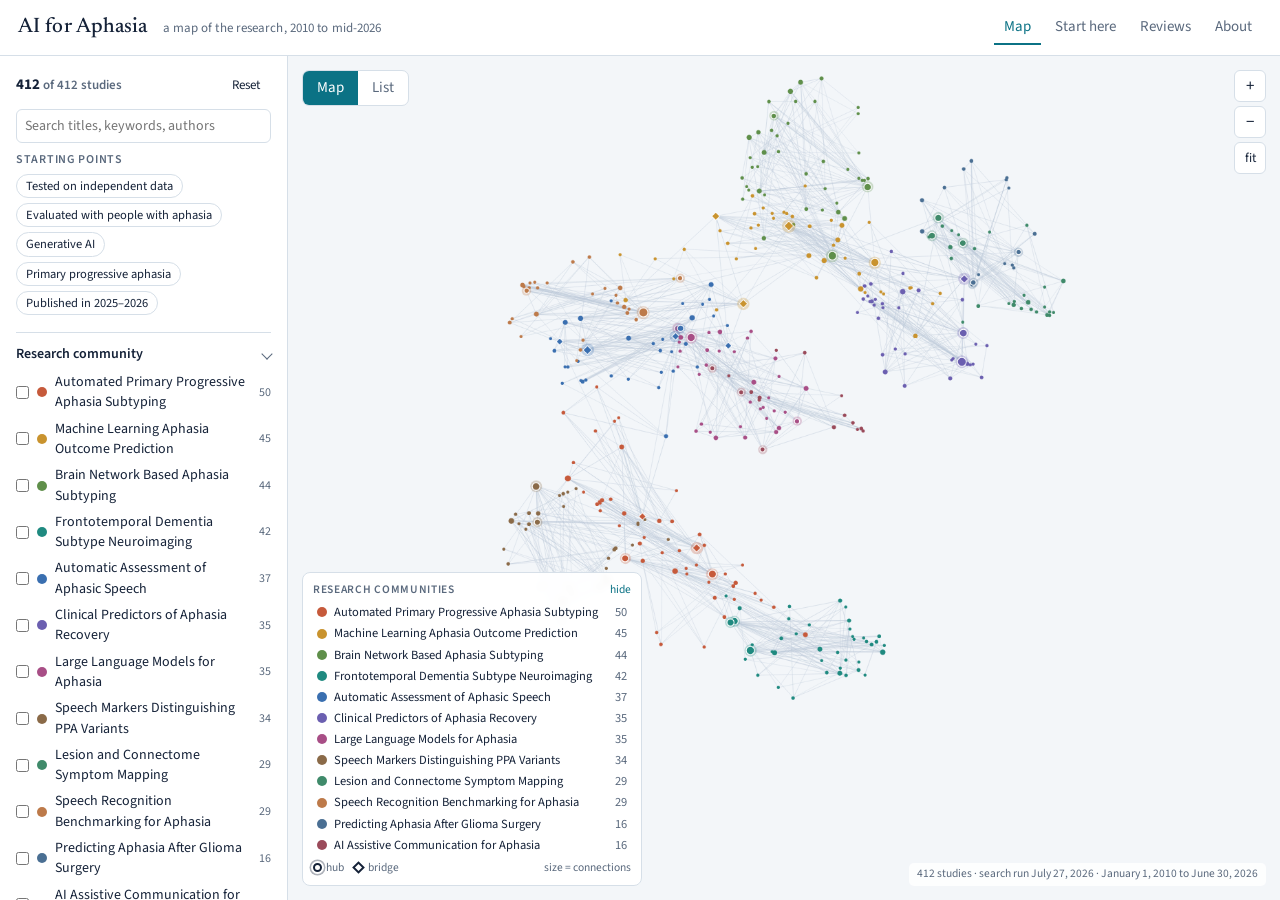
==== aphasia-map/index.html @ 6a40fe9e "update" ====
<!doctype html>
<html lang="en">
<head>
<meta charset="utf-8">
<meta name="viewport" content="width=device-width, initial-scale=1">
<title>AI for Aphasia: A Map of the Research</title>
<meta name="description" content="An interactive map of 412 peer-reviewed studies (2010 to June 2026) that applied artificial intelligence, machine learning, or natural language processing to aphasia, organized into twelve research communities.">
<link rel="preconnect" href="https://fonts.googleapis.com">
<link rel="preconnect" href="https://fonts.gstatic.com" crossorigin>
<link href="https://fonts.googleapis.com/css2?family=Newsreader:opsz,wght@6..72,400;6..72,500;6..72,600&family=Source+Sans+3:wght@400;600&display=swap" rel="stylesheet">
<style>
:root{
  --ground:#f3f6f9; --panel:#ffffff; --ink:#152238; --muted:#5a697d; --line:#d6dfe8;
  --accent:#0b7285; --accent-deep:#07566a; --accent-soft:#e3f0f3;
  --serif:'Newsreader',Georgia,'Times New Roman',serif;
  --sans:'Source Sans 3','Segoe UI',Helvetica,Arial,sans-serif;
  --rail:288px; --card:380px; --header:56px;
}
*{box-sizing:border-box}
html,body{margin:0;height:100%}
body{font:15px/1.45 var(--sans);color:var(--ink);background:var(--ground);overflow:hidden}
a{color:var(--accent);text-decoration:none}
a:hover{text-decoration:underline}
button{font:inherit;color:inherit;cursor:pointer;background:none;border:1px solid var(--line);border-radius:6px;padding:5px 10px}
button:hover{background:var(--accent-soft);border-color:var(--accent)}
button.primary{background:var(--accent);color:#fff;border-color:var(--accent)}
button.primary:hover{background:var(--accent-deep)}
button.ghost{border-color:transparent}
button.ghost:hover{border-color:var(--line);background:#fff}
input[type=text],input[type=search],input[type=number],select{font:inherit;color:var(--ink);border:1px solid var(--line);border-radius:6px;padding:6px 8px;background:#fff;width:100%}
input:focus,select:focus,button:focus-visible{outline:2px solid var(--accent);outline-offset:1px}
.sr{position:absolute;left:-9999px}

/* ---------- header ---------- */
header{height:var(--header);display:flex;align-items:center;gap:18px;padding:0 18px;background:var(--panel);border-bottom:1px solid var(--line);position:relative;z-index:30}
header h1{font:500 21px/1 var(--serif);margin:0;letter-spacing:.1px;white-space:nowrap}
header h1 small{font:400 13px var(--sans);color:var(--muted);margin-left:10px}
nav{display:flex;gap:4px;margin-left:auto}
nav button{border:none;border-bottom:2px solid transparent;border-radius:0;padding:6px 10px;color:var(--muted);white-space:nowrap}
nav button:hover{background:none;color:var(--ink)}
nav button.on{color:var(--accent);border-bottom-color:var(--accent)}
#menuBtn{display:none}

/* ---------- layout ---------- */
#app{display:grid;grid-template-columns:var(--rail) 1fr;height:calc(100% - var(--header));position:relative}
#rail{background:var(--panel);border-right:1px solid var(--line);overflow-y:auto;padding:14px 16px 24px;font-size:14px}
#stage{position:relative;overflow:hidden}
#cy{position:absolute;inset:0}
#cy canvas{outline:none}

/* ---------- rail ---------- */
.rail-top{display:flex;justify-content:space-between;align-items:baseline;margin-bottom:8px}
.count{font:600 13px var(--sans);color:var(--muted)}
.count b{color:var(--ink);font-size:15px}
fieldset{border:none;margin:0 0 6px;padding:0}
details{border-top:1px solid var(--line);padding:6px 0}
details:last-of-type{border-bottom:1px solid var(--line)}
summary{cursor:pointer;font-weight:600;padding:5px 0;list-style:none;display:flex;align-items:center;color:var(--ink)}
summary::-webkit-details-marker{display:none}
summary::after{content:'';width:7px;height:7px;border-right:1.5px solid var(--muted);border-bottom:1.5px solid var(--muted);transform:rotate(-45deg);margin-left:auto;transition:transform .2s}
details[open] summary::after{transform:rotate(45deg)}
summary .n{margin-left:6px;font-weight:400;color:var(--accent);font-size:12px}
label.opt{display:flex;align-items:center;gap:8px;padding:3px 0;cursor:pointer;color:var(--ink)}
label.opt input{margin:0;accent-color:var(--accent)}
label.opt .c{color:var(--muted);margin-left:auto;font-size:12px;font-variant-numeric:tabular-nums}
.sw{width:10px;height:10px;border-radius:50%;flex:none}
.yr{display:flex;gap:6px;align-items:center;padding:4px 0}
.yr input{width:78px}
.rail-actions{display:flex;gap:6px;margin-top:12px;flex-wrap:wrap}
.hint{color:var(--muted);font-size:12.5px;margin:8px 0 0}
.starts{margin:8px 0 12px}
.starts h3{font:600 12px var(--sans);color:var(--muted);text-transform:uppercase;letter-spacing:.06em;margin:0 0 6px}
.chip{display:inline-block;border:1px solid var(--line);border-radius:14px;padding:2px 9px;font-size:12.5px;margin:0 4px 5px 0;background:#fff;cursor:pointer;color:var(--ink)}
.chip:hover{border-color:var(--accent);color:var(--accent);background:var(--accent-soft)}

/* ---------- stage overlays ---------- */
.legend{position:absolute;left:14px;bottom:14px;background:rgba(255,255,255,.94);border:1px solid var(--line);border-radius:8px;padding:8px 10px;font-size:12.5px;z-index:5;backdrop-filter:blur(3px)}
.legend h3{cursor:pointer}
.legend h3::after{content:'hide';float:right;margin-left:14px;font-weight:400;text-transform:none;letter-spacing:0;color:var(--accent)}
.legend.min h3::after{content:'show'}
.legend.min .rows,.legend.min .foot{display:none}
.legend h3{font:600 11.5px var(--sans);text-transform:uppercase;letter-spacing:.06em;color:var(--muted);margin:0 0 4px}
.legend .row{display:flex;align-items:center;gap:7px;padding:1.5px 4px;border-radius:4px;cursor:pointer;white-space:nowrap}
.legend .row:hover{background:var(--accent-soft)}
.legend .row.off{opacity:.38}
.legend .row span:nth-child(2){flex:1}
.legend .row .n{color:var(--muted);padding-left:10px;font-variant-numeric:tabular-nums}
.legend .foot{margin-top:5px;color:var(--muted);font-size:11.5px;display:flex;gap:10px;align-items:center}
.legend .foot .hub{width:9px;height:9px;border-radius:50%;background:#fff;border:2px solid var(--ink);box-shadow:0 0 0 2px #fff,0 0 0 3.5px rgba(21,34,56,.35);display:inline-block;margin-right:4px;vertical-align:-1px}
.legend .foot .brg{width:9px;height:9px;transform:rotate(45deg);background:#fff;border:2px solid var(--ink);display:inline-block;margin-right:5px;vertical-align:-1px}
.zoom{position:absolute;right:14px;top:14px;display:flex;flex-direction:column;gap:4px;z-index:5}
.zoom button{width:32px;height:32px;padding:0;background:#fff;font-size:17px;line-height:1}
.viewtoggle{position:absolute;left:14px;top:14px;z-index:5;display:flex;background:#fff;border:1px solid var(--line);border-radius:7px;overflow:hidden}
.viewtoggle button{border:none;border-radius:0;padding:6px 14px;color:var(--muted)}
.viewtoggle button.on{background:var(--accent);color:#fff}
.viewtoggle button:hover:not(.on){background:var(--accent-soft)}
#tip{position:absolute;pointer-events:none;background:var(--ink);color:#fff;font-size:12.5px;padding:6px 9px;border-radius:6px;max-width:300px;z-index:20;display:none;line-height:1.35;box-shadow:0 4px 14px rgba(21,34,56,.25)}
#tip .m{color:#b9c6d6;display:block;font-size:11.5px;margin-top:2px}
.snap{position:absolute;right:14px;bottom:14px;z-index:5;font-size:11.5px;color:var(--muted);background:rgba(255,255,255,.85);padding:3px 8px;border-radius:5px}

/* ---------- study card ---------- */
#card{position:absolute;top:14px;right:14px;bottom:14px;width:var(--card);background:var(--panel);border:1px solid var(--line);border-radius:10px;box-shadow:0 10px 30px rgba(21,34,56,.12);z-index:10;display:flex;flex-direction:column;transform:translateX(24px);opacity:0;pointer-events:none;transition:transform .25s ease,opacity .25s ease}
#card.open{transform:none;opacity:1;pointer-events:auto}
#card .head{display:flex;align-items:flex-start;gap:8px;padding:12px 14px 6px}
#card .head .comm{font-size:12px;color:var(--muted);display:flex;align-items:center;gap:6px}
#card .close{margin-left:auto;width:28px;height:28px;padding:0;border:none;font-size:20px;line-height:1;color:var(--muted)}
#card .body{padding:0 14px 14px;overflow-y:auto;flex:1}
#card h2{font:500 19px/1.28 var(--serif);margin:4px 0 6px}
#card .meta{color:var(--muted);font-size:13.5px;margin:0 0 4px}
#card .badges{margin:8px 0}
.badge{display:inline-block;font-size:11.5px;font-weight:600;letter-spacing:.03em;text-transform:uppercase;border-radius:4px;padding:2px 7px;margin-right:6px;background:var(--accent-soft);color:var(--accent-deep)}
.badge.warn{background:#fdf1e3;color:#8a5a12}
#card .sum{font-size:14.5px;line-height:1.5;margin:8px 0 2px}
#card .caveat{color:var(--muted);font-size:12px;margin:0 0 10px}
#card h4{font:600 12px var(--sans);color:var(--muted);text-transform:uppercase;letter-spacing:.06em;margin:14px 0 6px}
#card dl{display:grid;grid-template-columns:auto 1fr;gap:3px 12px;margin:0;font-size:13.5px}
#card dt{color:var(--muted)}
#card dd{margin:0}
#card .kw .chip{cursor:pointer}
#card ul.nb{list-style:none;margin:0;padding:0;font-size:13.5px}
#card ul.nb li{padding:4px 0;border-top:1px solid var(--line);cursor:pointer;display:flex;gap:8px;align-items:flex-start}
#card ul.nb li:hover{color:var(--accent)}
#card ul.nb li .sw{margin-top:6px}
#card .actions{display:flex;gap:6px;flex-wrap:wrap;margin-top:12px}
#card .actions button{font-size:13px}

/* ---------- list view ---------- */
#list{position:absolute;inset:0;background:var(--ground);overflow:auto;padding:60px 18px 18px;display:none;z-index:12}
#list.show{display:block}
#list table{width:100%;border-collapse:collapse;background:#fff;border:1px solid var(--line);border-radius:8px;font-size:13.5px}
#list th,#list td{padding:7px 10px;text-align:left;vertical-align:top;border-bottom:1px solid var(--line)}
#list th{font-weight:600;color:var(--muted);cursor:pointer;user-select:none;white-space:nowrap;position:sticky;top:0;background:#fff;z-index:1}
#list th.on{color:var(--accent)}
#list tr{cursor:pointer}
#list tbody tr:hover{background:var(--accent-soft)}
#list tr.sel{background:#e9f3f5}
#list td.t{font-family:var(--serif);font-size:15px}
#list .sw{display:inline-block;margin-right:6px;vertical-align:-1px}
#list .mini{font-size:11px;font-weight:600;color:var(--accent-deep);background:var(--accent-soft);padding:1px 5px;border-radius:3px;margin-left:6px;vertical-align:1px}

/* ---------- pages (Start here / About) ---------- */
.page{position:absolute;inset:0;background:var(--ground);overflow:auto;display:none;z-index:13}
.page.show{display:block}
.page .inner{max-width:860px;margin:0 auto;padding:28px 22px 60px}
.page h2{font:500 28px/1.2 var(--serif);margin:0 0 6px}
.page h3{font:500 20px/1.3 var(--serif);margin:26px 0 8px}
.page p,.page li{font-size:15.5px;line-height:1.55;max-width:70ch}
.page .lead{color:var(--muted);font-size:16px;margin:0 0 18px}
.cgrid{display:grid;grid-template-columns:repeat(auto-fill,minmax(260px,1fr));gap:12px;margin:14px 0}
.ccard{background:#fff;border:1px solid var(--line);border-radius:10px;padding:12px 14px;border-top:4px solid var(--c)}
.ccard h4{font:500 17px/1.25 var(--serif);margin:0 0 2px}
.ccard .n{color:var(--muted);font-size:12.5px;margin-bottom:6px}
.ccard .ph{color:var(--muted);font-size:12.5px;margin:0 0 8px;line-height:1.4}
.ccard ol{margin:0;padding-left:18px;font-size:13.5px}
.ccard ol li{margin:3px 0;cursor:pointer}
.ccard ol li:hover{color:var(--accent)}
.ccard .go{font-size:12.5px;margin-top:8px;display:inline-block}
.brg-list{list-style:none;padding:0;margin:0}
.brg-list li{background:#fff;border:1px solid var(--line);border-radius:8px;padding:10px 12px;margin:6px 0;cursor:pointer;font-size:14px;max-width:none}
.brg-list li:hover{border-color:var(--accent)}
.brg-list .t{font-family:var(--serif);font-size:16px}
.brg-list .m{color:var(--muted);font-size:13px;margin-top:2px}
.rev{cursor:default}
.rev .s{font-size:14px;margin-top:6px;line-height:1.45}
.rev .cv{color:var(--muted);font-size:12px;margin-top:2px}
.rev .m a{margin-left:4px}
dl.gloss{font-size:15px;max-width:70ch}
dl.gloss dt{font-weight:600;margin-top:10px}
dl.gloss dd{margin:2px 0 0}

/* ---------- toast ---------- */
#toast{position:absolute;left:50%;bottom:24px;transform:translateX(-50%);background:var(--ink);color:#fff;padding:7px 14px;border-radius:6px;font-size:13px;opacity:0;transition:opacity .2s;pointer-events:none;z-index:40}
#toast.show{opacity:1}

/* ---------- responsive ---------- */
@media (max-width:900px){
  :root{--card:auto}
  #menuBtn{display:inline-block}
  #app{grid-template-columns:1fr}
  #rail{position:absolute;top:0;left:0;bottom:0;width:min(86vw,320px);z-index:25;transform:translateX(-100%);transition:transform .25s;box-shadow:0 0 30px rgba(0,0,0,.15)}
  #rail.open{transform:none}
  #card{left:8px;right:8px;top:auto;bottom:8px;max-height:62%;transform:translateY(20px)}
  .legend{max-width:calc(100vw - 28px);font-size:12px}
    header h1 small{display:none}
  nav button{padding:6px 7px;font-size:13.5px}
  #list{padding-top:58px}
}
</style>
</head>
<body>
<header>
  <button id="menuBtn" class="ghost" aria-label="Filters">&#9776;</button>
  <h1>AI for Aphasia <small>a map of the research, 2010 to mid-2026</small></h1>
  <nav aria-label="Sections">
    <button data-page="map" class="on">Map</button>
    <button data-page="start">Start here</button>
    <button data-page="reviews">Reviews</button>
    <button data-page="about">About</button>
  </nav>
</header>

<div id="app">
  <aside id="rail" aria-label="Search and filters">
    <div class="rail-top"><span class="count"><b id="nShown">412</b> of 412 studies</span><button class="ghost" id="resetBtn" style="font-size:13px">Reset</button></div>
    <input type="search" id="q" placeholder="Search titles, keywords, authors" aria-label="Search" autocomplete="off">
    <div class="starts">
      <h3>Starting points</h3>
      <div id="starts"></div>
    </div>
    <div id="filters"></div>
    <div class="rail-actions">
      <button id="csvBtn" title="Download the studies now shown as a CSV file">Download CSV</button>
      <button id="bibBtn" title="Download the studies now shown as BibTeX">BibTeX</button>
    </div>
    <p class="hint">Filters and the selected study are kept in the page address, so you can share a link to what you are looking at.</p>
  </aside>

  <main id="stage">
    <div id="cy" role="img" aria-label="Network map of 412 studies"></div>
    <div class="viewtoggle" role="tablist"><button id="vMap" class="on" role="tab">Map</button><button id="vList" role="tab">List</button></div>
    <div class="zoom"><button id="zIn" title="Zoom in">+</button><button id="zOut" title="Zoom out">&minus;</button><button id="zFit" title="Fit to screen" style="font-size:13px">fit</button></div>
    <div class="legend" id="legend"><h3>Research communities</h3><div class="rows"></div>
      <div class="foot"><span><span class="hub"></span>hub</span><span><span class="brg"></span>bridge</span><span style="margin-left:auto">size = connections</span></div></div>
    <div class="snap" id="snap"></div>
    <div id="tip"></div>

    <section id="card" aria-live="polite">
      <div class="head"><span class="comm" id="cComm"></span><button class="close" id="cClose" aria-label="Close">&times;</button></div>
      <div class="body" id="cBody"></div>
    </section>

    <section id="list" aria-label="Study list">
      <table><thead><tr>
        <th data-k="title">Title</th><th data-k="authors">Authors</th><th data-k="year">Year</th><th data-k="venue">Venue</th><th data-k="community">Community</th>
      </tr></thead><tbody id="listBody"></tbody></table>
    </section>

    <section class="page" id="pStart"><div class="inner">
      <h2>Start here</h2>
      <p class="lead">Twelve research communities, each with its three most connected studies (hubs), and the ten studies that link communities most strongly (bridges). A hub is a natural first read for a community; a bridge shows where two lines of work already meet.</p>
      <div class="cgrid" id="commGrid"></div>
      <h3>Bridges between communities</h3>
      <ul class="brg-list" id="bridgeList"></ul>
    </div></section>

    <section class="page" id="pReviews"><div class="inner">
      <h2>Reviews and position papers</h2>
      <p class="lead" id="revLead"></p>
      <p>These articles met the topic criteria but are reviews, syntheses, or position papers rather than original studies, so they are not points on the map. They are listed here as background reading, newest first.</p>
      <ul class="brg-list" id="revList"></ul>
    </div></section>
    <section class="page" id="pAbout"><div class="inner">
      <h2>About this map</h2>
      <p class="lead">A companion to a scoping review of artificial intelligence in aphasia research.</p>
      <p>This map shows <b>412 peer-reviewed studies</b>, published between January 1, 2010 and June 30, 2026, in which a method that learns from data (machine learning, deep learning, natural language processing, automatic speech recognition, or generative AI) was applied to people with aphasia or to aphasic language. The studies were identified by a search of seven databases and archives run on July 27, 2026, screened and charted from their abstracts, and organized by the similarity of their abstracts into twelve research communities, each named from its own vocabulary.</p>
      <h3>How to read it</h3>
      <p>Each point is one study. Studies whose abstracts are similar sit close together and are joined by a line; colour shows the community a study belongs to. Larger points have more connections. Hubs (ringed) are the most connected studies in their community; bridges (diamonds) connect communities. Click a point to open the study, its neighbours, and a link to the publisher's page. Use the filters on the left to narrow the map by year, community, method, population, or what each abstract reports about how the work was evaluated.</p>
      <h3>What each study shows</h3>
      <p>Each study card gives the title, authors, year, venue, and DOI, taken from the publisher's record in Crossref; a short list of keywords drawn from the abstract; and the characteristics charted for the review, which describe what the abstract reports. The one-sentence summary, where shown, is Semantic Scholar's automatically generated TLDR. Abstracts are not reproduced here.</p>
      <h3>Snapshot</h3>
      <p>The map is a snapshot of the literature as of the search date, July 27, 2026. It is not updated as new studies appear. Positions and community boundaries are properties of this map; a study near a boundary could reasonably belong to either neighbour.</p>
      <h3>Citing</h3>
      <p id="citeArticle">Qiu, M. (2026). <i>[Article title]</i>. American Journal of Speech-Language Pathology. [DOI to follow.]</p>
      <h3>Glossary</h3>
      <dl class="gloss">
        <dt>Aphasia</dt><dd>An acquired language disorder, most often after stroke; primary progressive aphasia (PPA) is a form that begins gradually with neurodegenerative disease.</dd>
        <dt>Community</dt><dd>A group of studies whose abstracts are more similar to one another than to the rest of the map. Communities were found by a standard network method and named by reading the vocabulary that sets each group apart.</dd>
        <dt>Hub</dt><dd>One of the three studies with the most connections inside its community.</dd>
        <dt>Bridge</dt><dd>One of the ten studies that most often lie on the shortest paths between communities; they connect lines of research.</dd>
        <dt>Classical machine learning</dt><dd>Methods such as support vector machines, random forests, and regression models that learn from hand-chosen features.</dd>
        <dt>Deep learning</dt><dd>Neural networks with many layers that learn their own features from raw data such as speech or images.</dd>
        <dt>Generative AI</dt><dd>Models, including large language models, that produce text, speech, or images rather than only classifying them.</dd>
        <dt>Tested on independent data</dt><dd>The abstract reports evaluation on data that were not used to build the model, such as a held-out dataset or a different site.</dd>
        <dt>Evaluated with people with aphasia</dt><dd>The abstract reports that people with aphasia used or were assessed with the tool, whether as a feasibility or usability study or as a clinical evaluation.</dd>
      </dl>
    </div></section>
  </main>
</div>
<div id="toast"></div>

<script src="vendor/cytoscape.min.js"></script>
<script src="data.js"></script>
<script>
(function(){
'use strict';
const G = window.GRAPH;
const COMM = Object.fromEntries(G.communities.map(c=>[c.id,c]));
const NODE = Object.fromEntries(G.nodes.map(n=>[n.id,n]));
const NB = {}; G.nodes.forEach(n=>NB[n.id]=[]);
G.edges.forEach(e=>{NB[e.s].push({id:e.t,w:e.w});NB[e.t].push({id:e.s,w:e.w});});
Object.values(NB).forEach(a=>a.sort((x,y)=>y.w-x.w));

/* ---- vocabulary in the article's wording ---- */
const LAB = {
  ai_family:{_t:'AI method',classical_ml:'Classical machine learning',deep_learning:'Deep learning',generative_ai:'Generative AI',other_or_unnamed:'Other or unnamed'},
  population:{_t:'Population',post_stroke_aphasia:'Post-stroke aphasia',ppa:'Primary progressive aphasia',both_stroke_and_ppa:'Both post-stroke and PPA',other_or_mixed:'Other or mixed',not_identified:'Not identified'},
  venue_group:{_t:'Where it was published',clinical:'Clinical venue',computing:'Computing venue',multidisciplinary:'Multidisciplinary venue'},
  provenance:{_t:'Where the data came from',newly_collected:'Newly collected',existing_dataset:'Existing dataset',both_new_and_existing:'Both new and existing',none_reported:'Not reported'},
  model_evidence:{_t:'How the model was evaluated',independent:'Tested on independent data',internal:'Internal evaluation only',none:'No model evaluation reported'},
  human_evidence:{_t:'Evaluated with people with aphasia',clinical_evaluation:'Clinical evaluation',feasibility_usability:'Feasibility or usability',none:'Not reported'},
  severity_reported:{_t:'Severity reported',yes:'Yes',no:'No'},
  time_post_onset_reported:{_t:'Time post-onset reported',yes:'Yes',no:'No'},
};
const FILTER_ORDER = ['community','year','ai_family','population','venue_group','provenance','model_evidence','human_evidence','severity_reported','time_post_onset_reported'];
const SYN = [['asr','automatic speech recognition','speech recognition'],['llm','large language model','large language models'],['ppa','primary progressive aphasia'],['ml','machine learning'],['nlp','natural language processing'],['dl','deep learning'],['aac','augmentative and alternative communication'],['ftd','frontotemporal dementia'],['mri','magnetic resonance imaging']];

/* ---- state ---- */
const S = {q:'',sets:{},yr:[2010,2026],sel:null,view:'map',page:'map',sort:['year',-1]};
FILTER_ORDER.forEach(k=>{ if(k!=='year') S.sets[k]=new Set(); });
const YMIN=Math.min(...G.nodes.map(n=>n.year)), YMAX=Math.max(...G.nodes.map(n=>n.year));
S.yr=[YMIN,YMAX];

/* ---- helpers ---- */
const $=s=>document.querySelector(s);
const esc=s=>String(s??'').replace(/[&<>"]/g,c=>({'&':'&amp;','<':'&lt;','>':'&gt;','"':'&quot;'}[c]));
const authorsShort=a=>!a||!a.length?'':a.length===1?a[0]:a.length===2?a[0]+' & '+a[1]:a[0]+' et al.';
const surname=n=>{const p=n.trim().split(/\s+/);return p[p.length-1];};
function citation(n){
  const au=n.authors.length?n.authors.map(a=>{const p=a.trim().split(/\s+/);const last=p.pop();return last+', '+p.map(x=>x[0]+'.').join(' ');}):[];
  let A=au.length<=2?au.join(' & '):au.length<=20?au.slice(0,-1).join(', ')+', & '+au[au.length-1]:au.slice(0,19).join(', ')+', … '+au[au.length-1];
  return `${A} (${n.year}). ${n.title}. ${n.venue}.${n.doi?' https://doi.org/'+n.doi:''}`;
}
function bibtex(n){
  const key=(n.authors[0]?surname(n.authors[0]).toLowerCase().replace(/[^a-z]/g,''):'anon')+n.year+(n.id.slice(1,5));
  return `@article{${key},\n  title={${n.title}},\n  author={${n.authors.join(' and ')}},\n  journal={${n.venue}},\n  year={${n.year}}${n.doi?`,\n  doi={${n.doi}}`:''}\n}`;
}
let toastT; function toast(m){const t=$('#toast');t.textContent=m;t.classList.add('show');clearTimeout(toastT);toastT=setTimeout(()=>t.classList.remove('show'),1800);}
function download(name,text,type){const b=new Blob([text],{type});const a=document.createElement('a');a.href=URL.createObjectURL(b);a.download=name;a.click();setTimeout(()=>URL.revokeObjectURL(a.href),2000);}

/* ---- search index ---- */
const IDX={}; G.nodes.forEach(n=>{IDX[n.id]=[n.title,n.keywords.join(' '),n.authors.join(' '),n.venue,COMM[n.community].name].join(' ').toLowerCase();});
function expandQuery(q){
  let terms=q.toLowerCase().trim().split(/\s+/).filter(Boolean);
  return terms.map(t=>{const g=SYN.find(s=>s.includes(t));return g?g:[t];});
}
function matchesQ(id,groups){const s=IDX[id];return groups.every(g=>g.some(t=>s.includes(t)));}

/* ---- filtering ---- */
function passes(n,qg){
  if(qg.length&&!matchesQ(n.id,qg))return false;
  if(n.year<S.yr[0]||n.year>S.yr[1])return false;
  for(const k in S.sets){const st=S.sets[k];if(st.size&&!st.has(String(n[k])))return false;}
  return true;
}
let shown=new Set();
function applyFilters(){
  const qg=expandQuery(S.q);
  shown=new Set(G.nodes.filter(n=>passes(n,qg)).map(n=>n.id));
  $('#nShown').textContent=shown.size;
  cy.batch(()=>{cy.nodes().forEach(el=>{el.toggleClass('dim',!shown.has(el.id()));});
    cy.edges().forEach(el=>{el.toggleClass('dim',!(shown.has(el.source().id())&&shown.has(el.target().id())));});});
  updateHighlight();
  renderFilterCounts(); renderLegend(); if(S.view==='list')renderList(); writeURL();
}

/* ---- rail: filters ---- */
function buildFilters(){
  const wrap=$('#filters'); wrap.innerHTML='';
  FILTER_ORDER.forEach((k,i)=>{
    const d=document.createElement('details'); if(i<1)d.open=true;
    const title=k==='community'?'Research community':k==='year'?'Year':LAB[k]._t;
    d.innerHTML=`<summary>${title}<span class="n" data-n="${k}"></span></summary>`;
    const fs=document.createElement('fieldset');
    if(k==='year'){
      fs.innerHTML=`<div class="yr"><input type="number" id="y0" min="${YMIN}" max="${YMAX}" value="${YMIN}" aria-label="From year"> to <input type="number" id="y1" min="${YMIN}" max="${YMAX}" value="${YMAX}" aria-label="To year"></div>`;
    } else {
      const vals=k==='community'?G.communities.map(c=>String(c.id)):Object.keys(LAB[k]).filter(x=>x!=='_t');
      vals.forEach(v=>{
        const name=k==='community'?COMM[+v].name:LAB[k][v];
        const sw=k==='community'?`<span class="sw" style="background:${COMM[+v].color}"></span>`:'';
        fs.insertAdjacentHTML('beforeend',`<label class="opt"><input type="checkbox" data-k="${k}" value="${v}">${sw}<span>${esc(name)}</span><span class="c" data-c="${k}:${v}"></span></label>`);
      });
    }
    d.appendChild(fs); wrap.appendChild(d);
  });
  wrap.addEventListener('change',e=>{
    const t=e.target;
    if(t.id==='y0'||t.id==='y1'){S.yr=[+$('#y0').value||YMIN,+$('#y1').value||YMAX];if(S.yr[0]>S.yr[1])S.yr.reverse();applyFilters();return;}
    if(t.dataset.k){const st=S.sets[t.dataset.k];t.checked?st.add(t.value):st.delete(t.value);applyFilters();}
  });
}
function renderFilterCounts(){
  // counts: how many of the currently shown studies carry each value (community counts ignore the community filter itself)
  const qg=expandQuery(S.q);
  document.querySelectorAll('[data-c]').forEach(el=>{
    const [k,v]=el.dataset.c.split(':');
    let c=0; G.nodes.forEach(n=>{ if(String(n[k])!==v)return;
      // count against all other filters
      const saved=S.sets[k]; S.sets[k]=new Set(); const ok=passes(n,qg); S.sets[k]=saved; if(ok)c++; });
    el.textContent=c;
  });
  document.querySelectorAll('[data-n]').forEach(el=>{const k=el.dataset.n; if(k==='year'){el.textContent=(S.yr[0]!==YMIN||S.yr[1]!==YMAX)?`${S.yr[0]}–${S.yr[1]}`:'';} else {el.textContent=S.sets[k].size?S.sets[k].size+' selected':'';}});
  document.querySelectorAll('#filters input[type=checkbox]').forEach(cb=>{cb.checked=S.sets[cb.dataset.k].has(cb.value);});
  $('#y0').value=S.yr[0];$('#y1').value=S.yr[1];
}
function buildStarts(){
  const el=$('#starts');
  const items=[['Tested on independent data',{model_evidence:'independent'}],['Evaluated with people with aphasia',{human_evidence:['clinical_evaluation','feasibility_usability']}],['Generative AI',{ai_family:'generative_ai'}],['Primary progressive aphasia',{population:'ppa'}],['Published in 2025–2026',{year:[2025,2026]}]];
  el.innerHTML=items.map((it,i)=>`<span class="chip" data-i="${i}">${it[0]}</span>`).join('');
  el.addEventListener('click',e=>{const c=e.target.closest('.chip');if(!c)return;const [,f]=items[+c.dataset.i];resetState(false);
    for(const k in f){ if(k==='year'){S.yr=f[k];} else {[].concat(f[k]).forEach(v=>S.sets[k].add(v));} }
    applyFilters(); showPage('map');});
}
function resetState(apply=true){S.q='';$('#q').value='';for(const k in S.sets)S.sets[k].clear();S.yr=[YMIN,YMAX];if(apply)applyFilters();}

/* ---- legend ---- */
function renderLegend(){
  const rows=$('#legend .rows'); const sel=S.sets.community;
  rows.innerHTML=G.communities.map(c=>{const n=[...shown].filter(id=>NODE[id].community===c.id).length;
    return `<div class="row ${sel.size&&!sel.has(String(c.id))?'off':''}" data-c="${c.id}"><span class="sw" style="background:${c.color}"></span><span>${esc(c.name)}</span><span class="n">${n}</span></div>`;}).join('');
}
$('#legend').addEventListener('click',e=>{
  const r=e.target.closest('.row'); if(!r){ if(e.target.tagName==='H3')$('#legend').classList.toggle('min'); return; }
  const id=r.dataset.c, st=S.sets.community;
  if(st.size===1&&st.has(id)) st.clear(); else { st.clear(); st.add(id); }
  applyFilters();
});

/* ---- cytoscape ---- */
const CX=(Math.min(...G.nodes.map(n=>n.x))+Math.max(...G.nodes.map(n=>n.x)))/2, CYc=(Math.min(...G.nodes.map(n=>n.y))+Math.max(...G.nodes.map(n=>n.y)))/2;
let fitZ=1;
const cy=cytoscape({
  container:$('#cy'), wheelSensitivity:0.25, minZoom:0.15, maxZoom:6, boxSelectionEnabled:false, autounselectify:true,
  elements:[
    ...G.nodes.map(n=>({data:{id:n.id,label:n.title,c:n.community,deg:n.degree,hub:n.hub,bridge:n.bridge,color:COMM[n.community].color},position:{x:CX+(n.x-CX)*0.55,y:CYc+(n.y-CYc)*0.55}})),
    ...G.edges.map((e,i)=>({data:{id:'e'+i,source:e.s,target:e.t,w:e.w}}))
  ],
  layout:{name:'preset'},
  style:[
    {selector:'node',style:{'background-color':'data(color)','width':'mapData(deg,3,25,9,26)','height':'mapData(deg,3,25,9,26)','border-width':0,'label':'','transition-property':'opacity,border-width,width,height','transition-duration':'220ms','opacity':1}},
    {selector:'node[?hub]',style:{'border-width':2.5,'border-color':'#ffffff','border-opacity':1,'shadow-blur':0,'underlay-color':'data(color)','underlay-opacity':0.28,'underlay-padding':6,'underlay-shape':'ellipse'}},
    {selector:'node[?bridge]',style:{'shape':'diamond','width':'mapData(deg,3,25,13,30)','height':'mapData(deg,3,25,13,30)','border-width':2,'border-color':'#ffffff'}},
    {selector:'edge',style:{'width':'mapData(w,0.45,0.97,0.6,2.2)','line-color':'#b9c6d6','opacity':0.55,'curve-style':'haystack','haystack-radius':0,'transition-property':'opacity','transition-duration':'220ms'}},
    {selector:'.dim',style:{'opacity':0.07}},
    {selector:'edge.dim',style:{'opacity':0.03}},
    {selector:'node.hover',style:{'border-width':3,'border-color':'#152238','border-opacity':0.9}},
    {selector:'node.focus',style:{'border-width':3.5,'border-color':'#152238','z-index':10}},
    {selector:'node.nbr',style:{'border-width':2,'border-color':'#152238','border-opacity':0.6,'z-index':9}},
    {selector:'edge.nbr',style:{'line-color':'#152238','opacity':0.8,'width':2.2,'z-index':8}},
    {selector:'.fade',style:{'opacity':0.12}},
    {selector:'edge.fade',style:{'opacity':0.04}},
  ]
});
// settle-in: animate from the compressed start to the true positions
cy.ready(()=>{
  fitView(false);
  cy.nodes().forEach(el=>{const n=NODE[el.id()];el.animate({position:{x:n.x,y:n.y}},{duration:900,easing:'ease-out-cubic'});});
  setTimeout(()=>fitView(true),750);
});
$('#zIn').onclick=()=>cy.animate({zoom:cy.zoom()*1.4,center:{eles:cy.elements()}} ,{duration:200});
$('#zOut').onclick=()=>cy.animate({zoom:cy.zoom()/1.4},{duration:200});
function fitView(anim=true){const r=$('#stage').getBoundingClientRect();const right=$('#card').classList.contains('open')&&r.width>900?400:60;
  const bb=cy.elements().boundingBox();const w=r.width-60-right,h=r.height-70-(r.width>900?150:40);
  const z=Math.min(w/bb.w,h/bb.h,3);const pan={x:60+(w-bb.w*z)/2-bb.x1*z,y:20+(h-bb.h*z)/2-bb.y1*z};
  fitZ=z; anim?cy.animate({zoom:z,pan},{duration:450,easing:'ease-in-out-cubic'}):cy.viewport({zoom:z,pan});}
$('#zFit').onclick=()=>fitView();
window.addEventListener('resize',()=>fitView(false));

/* tooltip */
const tip=$('#tip');
cy.on('mouseover','node',e=>{const n=NODE[e.target.id()];e.target.addClass('hover');
  tip.innerHTML=`${esc(n.title)}<span class="m">${esc(authorsShort(n.authors))}, ${n.year} · ${esc(COMM[n.community].name)}${n.hub?' · hub':''}${n.bridge?' · bridge':''}</span>`;tip.style.display='block';});
cy.on('mousemove','node',e=>{const p=e.renderedPosition||e.position;const r=$('#stage').getBoundingClientRect();let x=p.x+16,y=p.y+12;if(x+310>r.width)x=p.x-316;if(y+80>r.height)y=p.y-70;tip.style.left=x+'px';tip.style.top=y+'px';});
cy.on('mouseout','node',e=>{e.target.removeClass('hover');tip.style.display='none';});
cy.on('tap','node',e=>{select(e.target.id(),false);});
cy.on('tap',e=>{if(e.target===cy)select(null);});

/* highlight */
function updateHighlight(){
  cy.batch(()=>{cy.elements().removeClass('focus nbr fade');
    if(!S.sel)return; const el=cy.getElementById(S.sel); if(el.empty())return;
    const hood=el.closedNeighborhood();
    cy.elements().not(hood).addClass('fade'); hood.nodes().not(el).addClass('nbr'); hood.edges().addClass('nbr'); el.addClass('focus');});
}

/* ---- selection & card ---- */
function select(id,fly=true){
  S.sel=id; updateHighlight(); writeURL();
  const card=$('#card');
  if(!id){card.classList.remove('open');document.querySelectorAll('#list tr.sel').forEach(r=>r.classList.remove('sel'));return;}
  const n=NODE[id], c=COMM[n.community];
  $('#cComm').innerHTML=`<span class="sw" style="background:${c.color}"></span>${esc(c.name)}`;
  const nbrs=NB[id].slice(0,8);
  $('#cBody').innerHTML=`
    <h2>${esc(n.title)}</h2>
    <p class="meta">${esc(n.authors.join(', '))}</p>
    <p class="meta">${esc(n.venue)}, ${n.year}${n.doi?` · <a href="https://doi.org/${esc(n.doi)}" target="_blank" rel="noopener">doi:${esc(n.doi)}</a>`:''}</p>
    <div class="badges">${n.hub?'<span class="badge">Start here · hub</span>':''}${n.bridge?`<span class="badge">Start here · bridge</span>`:''}${n.bridge&&n.links.length?`<span class="meta" style="font-size:12.5px">links to ${n.links.map(i=>esc(COMM[i].name)).join(', ')}</span>`:''}</div>
    ${n.tldr?`<p class="sum">${esc(n.tldr)}</p><p class="caveat">One-sentence summary generated automatically by Semantic Scholar; not checked by us.</p>`:''}
    ${n.keywords.length?`<h4>Keywords</h4><div class="kw">${n.keywords.slice(0,8).map(k=>`<span class="chip" data-q="${esc(k)}">${esc(k)}</span>`).join('')}</div>`:''}
    <h4>What the abstract reports</h4>
    <dl>
      <dt>AI method</dt><dd>${LAB.ai_family[n.ai_family]}</dd>
      <dt>Population</dt><dd>${LAB.population[n.population]}${n.n_pwa!=null?` (${n.n_pwa} with aphasia)`:''}</dd>
      <dt>Where the data came from</dt><dd>${LAB.provenance[n.provenance]}</dd>
      <dt>Model evaluation</dt><dd>${LAB.model_evidence[n.model_evidence]}</dd>
      <dt>Evaluated with people with aphasia</dt><dd>${LAB.human_evidence[n.human_evidence]}</dd>
      <dt>Severity reported</dt><dd>${LAB.severity_reported[n.severity_reported]}</dd>
      <dt>Time post-onset reported</dt><dd>${LAB.time_post_onset_reported[n.time_post_onset_reported]}</dd>
      <dt>Published in</dt><dd>${LAB.venue_group[n.venue_group]||'—'}</dd>
    </dl>
    <h4>Most similar studies (${NB[id].length} connections)</h4>
    <ul class="nb">${nbrs.map(x=>{const m=NODE[x.id];return `<li data-id="${m.id}"><span class="sw" style="background:${COMM[m.community].color}"></span><span>${esc(m.title)} <span style="color:var(--muted)">(${m.year})</span></span></li>`;}).join('')}</ul>
    <div class="actions"><button data-act="cite">Copy citation</button><button data-act="bib">Copy BibTeX</button><button data-act="link">Copy link</button></div>`;
  card.classList.add('open'); $('#cBody').scrollTop=0;
  if(fly){ const el=cy.getElementById(id); const r=$('#stage').getBoundingClientRect(); const z=Math.min(Math.max(cy.zoom(),fitZ*2.2),fitZ*3); const p=el.position();
    const cx=(r.width-(r.width>900?400:0))/2, cyy=r.height/2-(r.width>900?0:r.height*0.2);
    cy.animate({zoom:z,pan:{x:cx-p.x*z,y:cyy-p.y*z}},{duration:550,easing:'ease-in-out-cubic'}); }
  document.querySelectorAll('#list tr').forEach(r=>r.classList.toggle('sel',r.dataset.id===id));
}
$('#cClose').onclick=()=>select(null);
$('#cBody').addEventListener('click',e=>{
  const li=e.target.closest('li[data-id]'); if(li){select(li.dataset.id);return;}
  const ch=e.target.closest('.chip[data-q]'); if(ch){S.q=ch.dataset.q;$('#q').value=S.q;applyFilters();return;}
  const b=e.target.closest('button[data-act]'); if(!b)return; const n=NODE[S.sel];
  const txt=b.dataset.act==='cite'?citation(n):b.dataset.act==='bib'?bibtex(n):location.href;
  navigator.clipboard.writeText(txt).then(()=>toast('Copied'),()=>toast('Could not copy'));
});

/* ---- list view ---- */
function renderList(){
  const [k,dir]=S.sort; const rows=[...shown].map(id=>NODE[id]);
  const key=n=>k==='authors'?(n.authors[0]?surname(n.authors[0]).toLowerCase():'zzz'):k==='community'?COMM[n.community].name:k==='title'?n.title.toLowerCase():n[k];
  rows.sort((a,b)=>{const x=key(a),y=key(b);return (x<y?-1:x>y?1:0)*dir||(b.year-a.year);});
  $('#listBody').innerHTML=rows.map(n=>`<tr data-id="${n.id}" class="${n.id===S.sel?'sel':''}"><td class="t">${esc(n.title)}${n.hub||n.bridge?`<span class="mini">${n.hub?'hub':'bridge'}</span>`:''}</td><td>${esc(authorsShort(n.authors))}</td><td>${n.year}</td><td>${esc(n.venue)}</td><td><span class="sw" style="background:${COMM[n.community].color}"></span>${esc(COMM[n.community].name)}</td></tr>`).join('');
  document.querySelectorAll('#list th').forEach(th=>{th.classList.toggle('on',th.dataset.k===k);th.textContent=th.textContent.replace(/[ ▲▼]+$/,'')+(th.dataset.k===k?(dir>0?' ▲':' ▼'):'');});
}
$('#list thead').addEventListener('click',e=>{const th=e.target.closest('th');if(!th)return;S.sort=[th.dataset.k,S.sort[0]===th.dataset.k?-S.sort[1]:(th.dataset.k==='year'?-1:1)];renderList();});
$('#listBody').addEventListener('click',e=>{const tr=e.target.closest('tr');if(!tr)return;setView('map');select(tr.dataset.id);});
function setView(v){S.view=v;$('#vMap').classList.toggle('on',v==='map');$('#vList').classList.toggle('on',v==='list');$('#list').classList.toggle('show',v==='list');if(v==='list')renderList();writeURL();}
$('#vMap').onclick=()=>setView('map'); $('#vList').onclick=()=>setView('list');

/* ---- pages ---- */
function showPage(p){S.page=p;document.querySelectorAll('nav button').forEach(b=>b.classList.toggle('on',b.dataset.page===p));
  $('#pStart').classList.toggle('show',p==='start');$('#pReviews').classList.toggle('show',p==='reviews');$('#pAbout').classList.toggle('show',p==='about');writeURL();}
document.querySelector('nav').addEventListener('click',e=>{const b=e.target.closest('button');if(b)showPage(b.dataset.page);});
function buildStart(){
  $('#commGrid').innerHTML=G.communities.map(c=>{const hubs=G.nodes.filter(n=>n.community===c.id&&n.hub).sort((a,b)=>b.degree-a.degree);
    return `<div class="ccard" style="--c:${c.color}"><h4>${esc(c.name)}</h4><div class="n">${c.size} studies</div><p class="ph">${esc(c.phrases.slice(0,6).join(' · '))}</p><ol>${hubs.map(h=>`<li data-id="${h.id}">${esc(h.title)} (${h.year})</li>`).join('')}</ol><a class="go" href="#" data-comm="${c.id}">Show this community on the map →</a></div>`;}).join('');
  const br=G.nodes.filter(n=>n.bridge).sort((a,b)=>b.betweenness-a.betweenness);
  $('#bridgeList').innerHTML=br.map(n=>`<li data-id="${n.id}"><div class="t">${esc(n.title)}</div><div class="m"><span class="sw" style="background:${COMM[n.community].color};display:inline-block;vertical-align:-1px;margin-right:5px"></span>${esc(COMM[n.community].name)} → ${n.links.map(i=>esc(COMM[i].name)).join(', ')} · ${esc(authorsShort(n.authors))}, ${n.year}</div></li>`).join('');
  $('#pStart').addEventListener('click',e=>{
    const a=e.target.closest('a[data-comm]'); if(a){e.preventDefault();resetState(false);S.sets.community.add(a.dataset.comm);applyFilters();showPage('map');return;}
    const li=e.target.closest('li[data-id]'); if(li){showPage('map');setView('map');select(li.dataset.id);}
  });
}

function buildReviews(){
  const R=G.reviews||[]; const nt=R.filter(r=>r.tldr).length;
  $('#revLead').textContent=`${R.length} review articles retained as context for the map${nt?` (${nt} with a one-sentence summary from Semantic Scholar)`:''}.`;
  $('#revList').innerHTML=R.map(r=>`<li class="rev"><div class="t">${esc(r.title)}</div><div class="m">${esc(r.authors.join(', '))}</div><div class="m">${esc(r.venue)}, ${r.year}${r.doi?` · <a href="https://doi.org/${esc(r.doi)}" target="_blank" rel="noopener">doi:${esc(r.doi)}</a>`:''}</div>${r.tldr?`<div class="s">${esc(r.tldr)}</div><div class="cv">One-sentence summary generated automatically by Semantic Scholar; not checked by us.</div>`:''}</li>`).join('');
}

/* ---- URL state ---- */
let urlLock=false;
function writeURL(){ if(urlLock)return; const p=new URLSearchParams();
  if(S.q)p.set('q',S.q); if(S.yr[0]!==YMIN||S.yr[1]!==YMAX)p.set('y',S.yr.join('-'));
  for(const k in S.sets){ if(S.sets[k].size)p.set(k==='community'?'c':k,[...S.sets[k]].join(',')); }
  if(S.sel)p.set('s',S.sel); if(S.view==='list')p.set('v','list'); if(S.page!=='map')p.set('p',S.page);
  const h=p.toString(); history.replaceState(null,'',h?'#'+h:location.pathname+location.search); }
function readURL(h){ const p=new URLSearchParams((h||location.hash).slice(1)); if(![...p.keys()].length)return;
  urlLock=true; S.q=p.get('q')||''; $('#q').value=S.q;
  if(p.get('y')){const [a,b]=p.get('y').split('-').map(Number);if(a&&b)S.yr=[a,b];}
  for(const k in S.sets){const v=p.get(k==='community'?'c':k);S.sets[k]=new Set(v?v.split(','):[]);}
  applyFilters(); if(p.get('v')==='list')setView('list'); if(p.get('p'))showPage(p.get('p'));
  urlLock=false; if(p.get('s')&&NODE[p.get('s')])setTimeout(()=>select(p.get('s')),1200); writeURL(); }

/* ---- misc wiring ---- */
let qT; $('#q').addEventListener('input',e=>{clearTimeout(qT);qT=setTimeout(()=>{S.q=e.target.value;applyFilters();},160);});
$('#resetBtn').onclick=()=>resetState();
$('#csvBtn').onclick=()=>{const cols=['title','authors','year','venue','doi','community','hub','bridge','ai_family','population','provenance','model_evidence','human_evidence','severity_reported','time_post_onset_reported','n_pwa','keywords'];
  const q=v=>'"'+String(v??'').replace(/"/g,'""')+'"';
  const lines=[cols.join(',')].concat([...shown].map(id=>{const n=NODE[id];return cols.map(c=>q(c==='authors'?n.authors.join('; '):c==='keywords'?n.keywords.join('; '):c==='community'?COMM[n.community].name:n[c])).join(',');}));
  download('ai-aphasia-studies.csv',lines.join('\n'),'text/csv');toast(`${shown.size} studies exported`);};
$('#bibBtn').onclick=()=>{download('ai-aphasia-studies.bib',[...shown].map(id=>bibtex(NODE[id])).join('\n\n'),'text/plain');toast(`${shown.size} entries exported`);};
$('#menuBtn').onclick=()=>$('#rail').classList.toggle('open');
$('#stage').addEventListener('pointerdown',()=>{if(window.innerWidth<=900)$('#rail').classList.remove('open');});
document.addEventListener('keydown',e=>{if(e.key==='Escape'){select(null);showPage('map');}});
$('#snap').textContent=`${G.meta.n_studies} studies · search run July 27, 2026 · ${G.meta.window}`;

/* ---- init ---- */
const initialHash=location.hash; buildFilters(); buildStarts(); buildStart(); buildReviews(); applyFilters(); readURL(initialHash);
})();
</script>
</body>
</html>
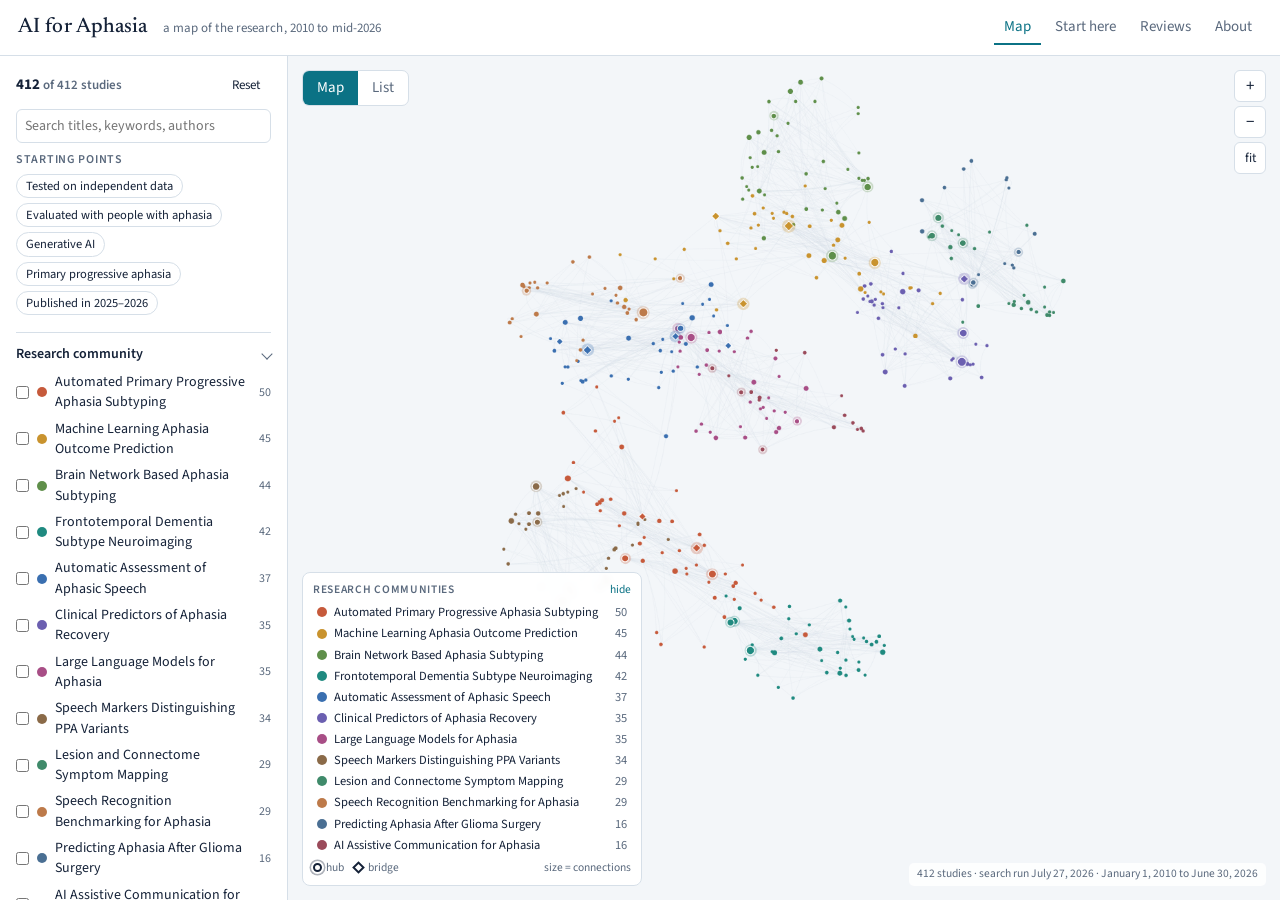
==== commit 27ad5d4f: "Update index.html" ====
--- a/aphasia-map/index.html
+++ b/aphasia-map/index.html
@@ -89,8 +89,9 @@
 .legend .foot .hub{width:9px;height:9px;border-radius:50%;background:#fff;border:2px solid var(--ink);box-shadow:0 0 0 2px #fff,0 0 0 3.5px rgba(21,34,56,.35);display:inline-block;margin-right:4px;vertical-align:-1px}
 .legend .foot .brg{width:9px;height:9px;transform:rotate(45deg);background:#fff;border:2px solid var(--ink);display:inline-block;margin-right:5px;vertical-align:-1px}
 .zoom{position:absolute;right:14px;top:14px;display:flex;flex-direction:column;gap:4px;z-index:5}
+#list.show~.zoom,#stage.listing .zoom,#stage.listing .legend,#stage.listing .snap{display:none}
 .zoom button{width:32px;height:32px;padding:0;background:#fff;font-size:17px;line-height:1}
-.viewtoggle{position:absolute;left:14px;top:14px;z-index:5;display:flex;background:#fff;border:1px solid var(--line);border-radius:7px;overflow:hidden}
+.viewtoggle{position:absolute;left:14px;top:14px;z-index:14;display:flex;background:#fff;border:1px solid var(--line);border-radius:7px;overflow:hidden}
 .viewtoggle button{border:none;border-radius:0;padding:6px 14px;color:var(--muted)}
 .viewtoggle button.on{background:var(--accent);color:#fff}
 .viewtoggle button:hover:not(.on){background:var(--accent-soft)}
@@ -259,8 +260,6 @@
       <p>Each study card gives the title, authors, year, venue, and DOI, taken from the publisher's record in Crossref; a short list of keywords drawn from the abstract; and the characteristics charted for the review, which describe what the abstract reports. The one-sentence summary, where shown, is Semantic Scholar's automatically generated TLDR. Abstracts are not reproduced here.</p>
       <h3>Snapshot</h3>
       <p>The map is a snapshot of the literature as of the search date, July 27, 2026. It is not updated as new studies appear. Positions and community boundaries are properties of this map; a study near a boundary could reasonably belong to either neighbour.</p>
-      <h3>Citing</h3>
-      <p id="citeArticle">Qiu, M. (2026). <i>[Article title]</i>. American Journal of Speech-Language Pathology. [DOI to follow.]</p>
       <h3>Glossary</h3>
       <dl class="gloss">
         <dt>Aphasia</dt><dd>An acquired language disorder, most often after stroke; primary progressive aphasia (PPA) is a form that begins gradually with neurodegenerative disease.</dd>
@@ -430,13 +429,13 @@
     {selector:'node',style:{'background-color':'data(color)','width':'mapData(deg,3,25,9,26)','height':'mapData(deg,3,25,9,26)','border-width':0,'label':'','transition-property':'opacity,border-width,width,height','transition-duration':'220ms','opacity':1}},
     {selector:'node[?hub]',style:{'border-width':2.5,'border-color':'#ffffff','border-opacity':1,'shadow-blur':0,'underlay-color':'data(color)','underlay-opacity':0.28,'underlay-padding':6,'underlay-shape':'ellipse'}},
     {selector:'node[?bridge]',style:{'shape':'diamond','width':'mapData(deg,3,25,13,30)','height':'mapData(deg,3,25,13,30)','border-width':2,'border-color':'#ffffff'}},
-    {selector:'edge',style:{'width':'mapData(w,0.45,0.97,0.6,2.2)','line-color':'#b9c6d6','opacity':0.55,'curve-style':'haystack','haystack-radius':0,'transition-property':'opacity','transition-duration':'220ms'}},
+    {selector:'edge',style:{'width':'mapData(w,0.45,0.97,0.35,1.3)','line-color':'#c9d3de','opacity':0.42,'curve-style':'unbundled-bezier','control-point-distances':[18],'control-point-weights':[0.5],'transition-property':'opacity','transition-duration':'220ms'}},
     {selector:'.dim',style:{'opacity':0.07}},
     {selector:'edge.dim',style:{'opacity':0.03}},
     {selector:'node.hover',style:{'border-width':3,'border-color':'#152238','border-opacity':0.9}},
     {selector:'node.focus',style:{'border-width':3.5,'border-color':'#152238','z-index':10}},
     {selector:'node.nbr',style:{'border-width':2,'border-color':'#152238','border-opacity':0.6,'z-index':9}},
-    {selector:'edge.nbr',style:{'line-color':'#152238','opacity':0.8,'width':2.2,'z-index':8}},
+    {selector:'edge.nbr',style:{'line-color':'#152238','opacity':0.7,'width':1.6,'z-index':8}},
     {selector:'.fade',style:{'opacity':0.12}},
     {selector:'edge.fade',style:{'opacity':0.04}},
   ]
@@ -527,7 +526,7 @@
 }
 $('#list thead').addEventListener('click',e=>{const th=e.target.closest('th');if(!th)return;S.sort=[th.dataset.k,S.sort[0]===th.dataset.k?-S.sort[1]:(th.dataset.k==='year'?-1:1)];renderList();});
 $('#listBody').addEventListener('click',e=>{const tr=e.target.closest('tr');if(!tr)return;setView('map');select(tr.dataset.id);});
-function setView(v){S.view=v;$('#vMap').classList.toggle('on',v==='map');$('#vList').classList.toggle('on',v==='list');$('#list').classList.toggle('show',v==='list');if(v==='list')renderList();writeURL();}
+function setView(v){S.view=v;$('#stage').classList.toggle('listing',v==='list');$('#vMap').classList.toggle('on',v==='map');$('#vList').classList.toggle('on',v==='list');$('#list').classList.toggle('show',v==='list');if(v==='list')renderList();writeURL();}
 $('#vMap').onclick=()=>setView('map'); $('#vList').onclick=()=>setView('list');
 
 /* ---- pages ---- */
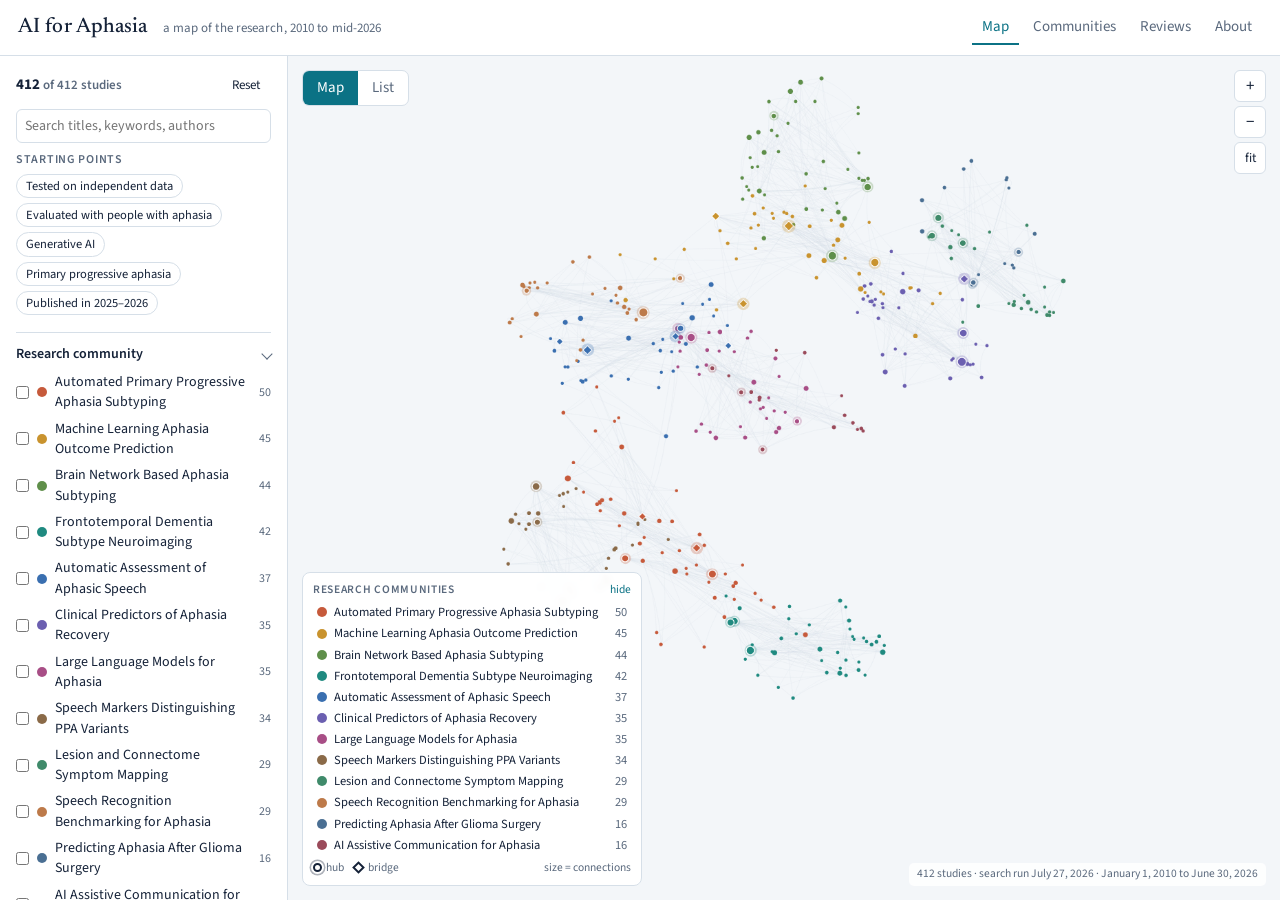
==== commit e4a74656: "Update index.html" ====
--- a/aphasia-map/index.html
+++ b/aphasia-map/index.html
@@ -89,7 +89,8 @@
 .legend .foot .hub{width:9px;height:9px;border-radius:50%;background:#fff;border:2px solid var(--ink);box-shadow:0 0 0 2px #fff,0 0 0 3.5px rgba(21,34,56,.35);display:inline-block;margin-right:4px;vertical-align:-1px}
 .legend .foot .brg{width:9px;height:9px;transform:rotate(45deg);background:#fff;border:2px solid var(--ink);display:inline-block;margin-right:5px;vertical-align:-1px}
 .zoom{position:absolute;right:14px;top:14px;display:flex;flex-direction:column;gap:4px;z-index:5}
-#list.show~.zoom,#stage.listing .zoom,#stage.listing .legend,#stage.listing .snap{display:none}
+#stage.listing .zoom,#stage.listing .legend,#stage.listing .snap,
+#stage.paged .viewtoggle,#stage.paged .zoom,#stage.paged .legend,#stage.paged .snap{display:none}
 .zoom button{width:32px;height:32px;padding:0;background:#fff;font-size:17px;line-height:1}
 .viewtoggle{position:absolute;left:14px;top:14px;z-index:14;display:flex;background:#fff;border:1px solid var(--line);border-radius:7px;overflow:hidden}
 .viewtoggle button{border:none;border-radius:0;padding:6px 14px;color:var(--muted)}
@@ -194,7 +195,7 @@
   <h1>AI for Aphasia <small>a map of the research, 2010 to mid-2026</small></h1>
   <nav aria-label="Sections">
     <button data-page="map" class="on">Map</button>
-    <button data-page="start">Start here</button>
+    <button data-page="start">Communities</button>
     <button data-page="reviews">Reviews</button>
     <button data-page="about">About</button>
   </nav>
@@ -237,7 +238,7 @@
     </section>
 
     <section class="page" id="pStart"><div class="inner">
-      <h2>Start here</h2>
+      <h2>Communities</h2>
       <p class="lead">Twelve research communities, each with its three most connected studies (hubs), and the ten studies that link communities most strongly (bridges). A hub is a natural first read for a community; a bridge shows where two lines of work already meet.</p>
       <div class="cgrid" id="commGrid"></div>
       <h3>Bridges between communities</h3>
@@ -530,7 +531,7 @@
 $('#vMap').onclick=()=>setView('map'); $('#vList').onclick=()=>setView('list');
 
 /* ---- pages ---- */
-function showPage(p){S.page=p;document.querySelectorAll('nav button').forEach(b=>b.classList.toggle('on',b.dataset.page===p));
+function showPage(p){S.page=p;$('#stage').classList.toggle('paged',p!=='map');document.querySelectorAll('nav button').forEach(b=>b.classList.toggle('on',b.dataset.page===p));
   $('#pStart').classList.toggle('show',p==='start');$('#pReviews').classList.toggle('show',p==='reviews');$('#pAbout').classList.toggle('show',p==='about');writeURL();}
 document.querySelector('nav').addEventListener('click',e=>{const b=e.target.closest('button');if(b)showPage(b.dataset.page);});
 function buildStart(){
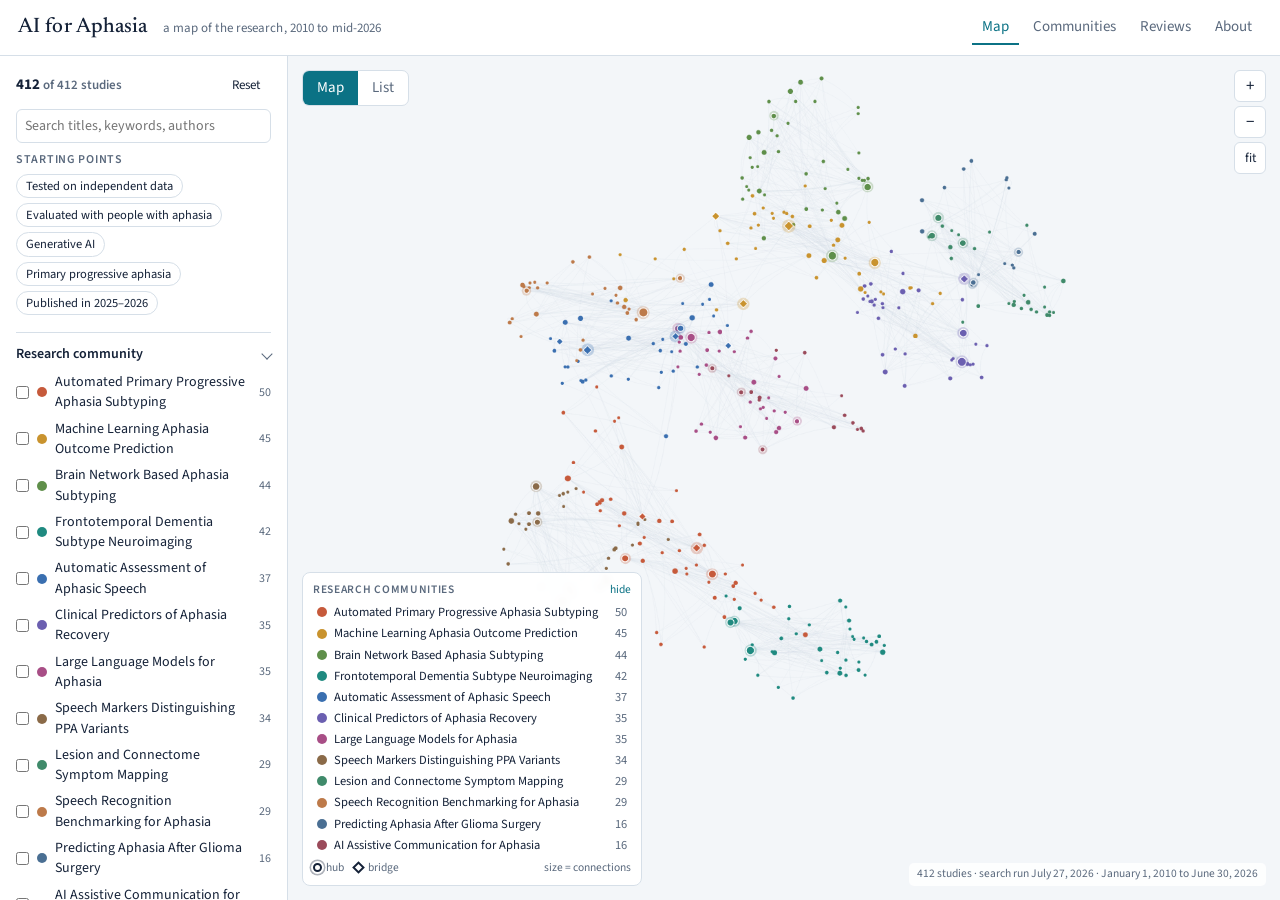
==== commit a5fab2e8: "Update index.html" ====
--- a/aphasia-map/index.html
+++ b/aphasia-map/index.html
@@ -261,6 +261,8 @@
       <p>Each study card gives the title, authors, year, venue, and DOI, taken from the publisher's record in Crossref; a short list of keywords drawn from the abstract; and the characteristics charted for the review, which describe what the abstract reports. The one-sentence summary, where shown, is Semantic Scholar's automatically generated TLDR. Abstracts are not reproduced here.</p>
       <h3>Snapshot</h3>
       <p>The map is a snapshot of the literature as of the search date, July 27, 2026. It is not updated as new studies appear. Positions and community boundaries are properties of this map; a study near a boundary could reasonably belong to either neighbour.</p>
+      <h3>Acknowledgement</h3>
+      <p>The interactive map was built with the help of Claude Fable 5.1 (Anthropic).</p>
       <h3>Glossary</h3>
       <dl class="gloss">
         <dt>Aphasia</dt><dd>An acquired language disorder, most often after stroke; primary progressive aphasia (PPA) is a form that begins gradually with neurodegenerative disease.</dd>
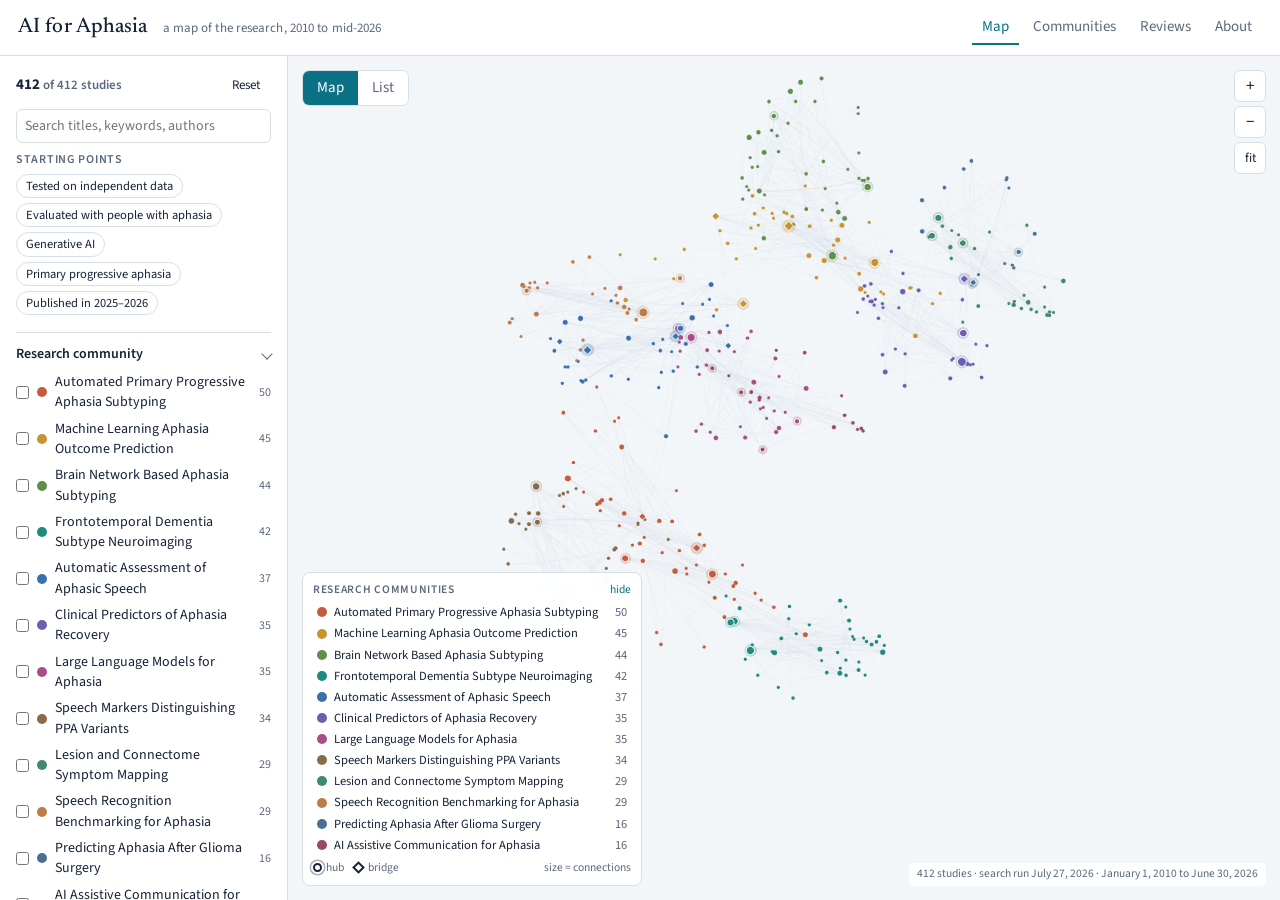
==== commit 3942b449: "update" ====
--- a/aphasia-map/index.html
+++ b/aphasia-map/index.html
@@ -260,7 +260,7 @@
       <h3>What each study shows</h3>
       <p>Each study card gives the title, authors, year, venue, and DOI, taken from the publisher's record in Crossref; a short list of keywords drawn from the abstract; and the characteristics charted for the review, which describe what the abstract reports. The one-sentence summary, where shown, is Semantic Scholar's automatically generated TLDR. Abstracts are not reproduced here.</p>
       <h3>Snapshot</h3>
-      <p>The map is a snapshot of the literature as of the search date, July 27, 2026. It is not updated as new studies appear. Positions and community boundaries are properties of this map; a study near a boundary could reasonably belong to either neighbour.</p>
+      <p>The map is a snapshot of the literature as of the search date, July 27, 2026. Positions and community boundaries are properties of this map; a study near a boundary could reasonably belong to either neighbour.</p>
       <h3>Acknowledgement</h3>
       <p>The interactive map was built with the help of Claude Fable 5.1 (Anthropic).</p>
       <h3>Glossary</h3>
